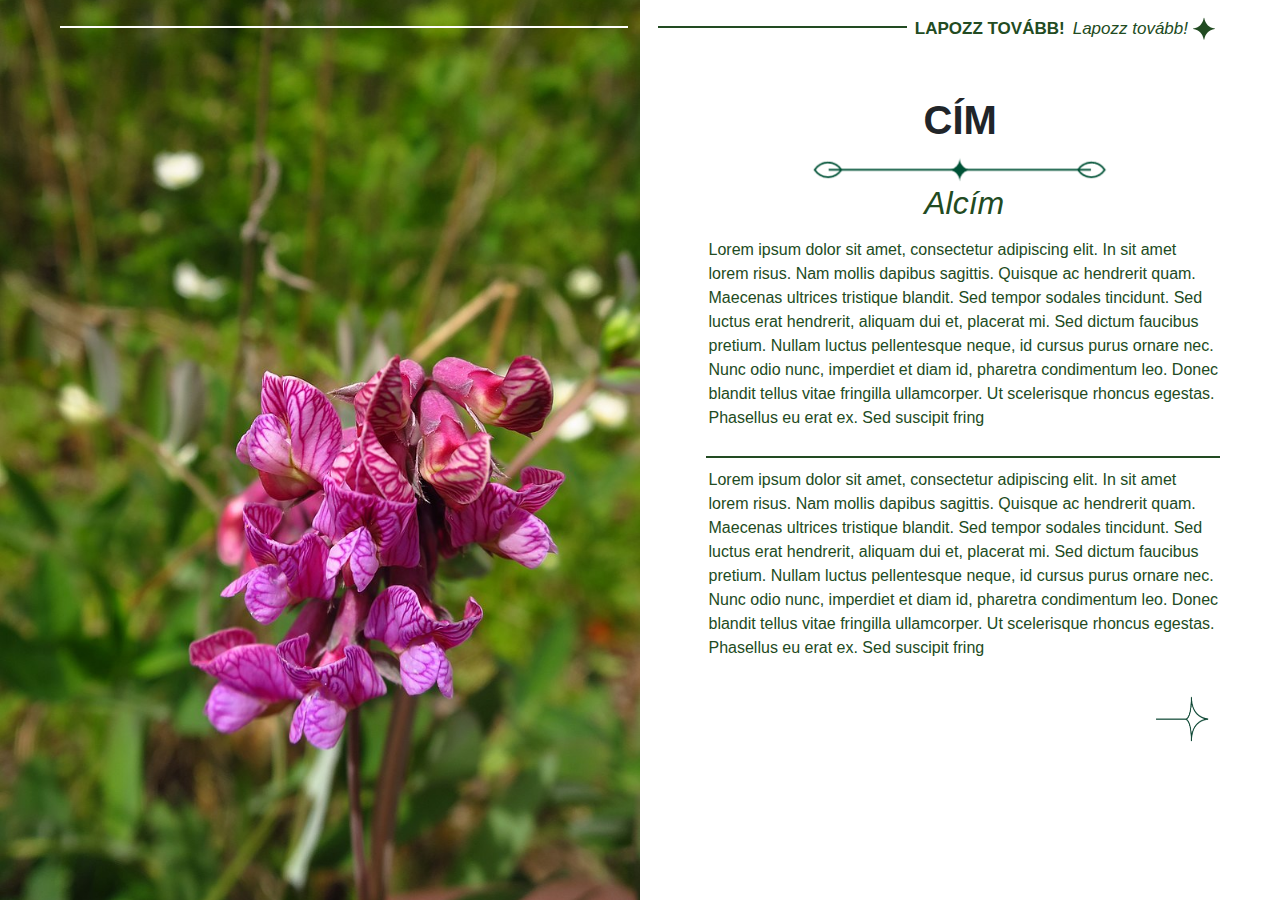
==== aloldal.html @ 20381d79 "aloldal modify" ====
<html lang="hu">
<head>
    <title>A Kaszonyi-hegy növény-és állatvilága</title>
    <link rel="stylesheet" href="css/bootstrap.min.css">
    <link rel="stylesheet" href="plant.css">
    <script src="js/bootstrap.min.js"></script>

    <meta charset="utf8">
</head>
<body style="background: white;">
<div class="container-fluid">
    <div style="height: 100%" class="h-100 row ">
        <div style="background-image: url('images/virag.jpg')" class="bg-picture col border-white border-end border-1">
            <div class="h-100 ps-5 pt-3" ><div class="divider"></div></div>
        </div>
         <div class="col align-items-center">
             <div class="pe-5 pt-3" ><div class="divider-second"><span class="strong-text green-text">Lapozz tovább!</span> <span class="green-text italic">Lapozz tovább!</span> <svg style="height: 32px; width: 32px" xmlns:dc="http://purl.org/dc/elements/1.1/" xmlns:cc="http://creativecommons.org/ns#" xmlns:rdf="http://www.w3.org/1999/02/22-rdf-syntax-ns#" xmlns:svg="http://www.w3.org/2000/svg" xmlns="http://www.w3.org/2000/svg" xmlns:sodipodi="http://sodipodi.sourceforge.net/DTD/sodipodi-0.dtd" xmlns:inkscape="http://www.inkscape.org/namespaces/inkscape" version="1.1" x="0px" y="0px" viewBox="0 0 100 125"><g transform="translate(0,-952.36218)"><path style="text-indent:0;text-transform:none;direction:ltr;block-progression:tb;baseline-shift:baseline;color:#000000;enable-background:accumulate;" d="m 49.99033,959.35226 a 1.0001,1.0001 0 0 0 -0.0072,3e-4 1.0001,1.0001 0 0 0 -0.02687,0.002 1.0001,1.0001 0 0 0 -0.07688,0.006 1.0001,1.0001 0 0 0 -0.87531,0.88781 c -4.4348,22.7695 -17.08385,37.1454 -41.10438,41.12093 a 1.0001,1.0001 0 0 0 -0.88874,0.7769 1.0001,1.0001 0 0 0 -0.0019,0.01 1.0001,1.0001 0 0 0 -0.01469,0.086 1.0001,1.0001 0 0 0 -0.0022,0.023 1.0001,1.0001 0 0 0 -0.005,0.069 1.0001,1.0001 0 0 0 0,0.046 1.0001,1.0001 0 0 0 0.0013,0.049 1.0001,1.0001 0 0 0 0.0072,0.069 1.0001,1.0001 0 0 0 0.0031,0.023 1.0001,1.0001 0 0 0 0.01875,0.092 1.0001,1.0001 0 0 0 0.89062,0.7519 c 24.01059,3.9768 36.65696,18.3476 41.09344,41.1072 a 1.0001,1.0001 0 0 0 0.89938,0.9025 1.0001,1.0001 0 0 0 0.0084,0 1.0001,1.0001 0 0 0 0.0019,0 1.0001,1.0001 0 0 0 0.05781,0 1.0001,1.0001 0 0 0 0.04781,0 1.0001,1.0001 0 0 0 0.02094,0 1.0001,1.0001 0 0 0 0.95813,-0.8938 c 4.44453,-22.7691 17.08295,-37.1447 41.10156,-41.1209 a 1.0001,1.0001 0 0 0 0.89156,-0.7772 1.0001,1.0001 0 0 0 0.0019,-0.01 1.0001,1.0001 0 0 0 0.01468,-0.086 1.0001,1.0001 0 0 0 0.0022,-0.023 1.0001,1.0001 0 0 0 0.005,-0.069 1.0001,1.0001 0 0 0 0,-0.046 1.0001,1.0001 0 0 0 -0.0012,-0.049 1.0001,1.0001 0 0 0 -0.0072,-0.069 1.0001,1.0001 0 0 0 -0.0031,-0.023 1.0001,1.0001 0 0 0 -0.01875,-0.092 1.0001,1.0001 0 0 0 -0.88844,-0.7519 C 68.08213,997.38757 55.44496,983.01711 50.99845,960.25637 a 1.0001,1.0001 0 0 0 -0.89938,-0.90219 1.0001,1.0001 0 0 0 -0.0087,-0.001 1.0001,1.0001 0 0 0 -0.0022,0 1.0001,1.0001 0 0 0 -0.0575,-0.002 1.0001,1.0001 0 0 0 -0.04035,-0.002 z" fill="#224b22" fill-opacity="1" fill-rule="evenodd" stroke="none" marker="none" visibility="visible" display="inline" overflow="visible"/></g></svg> </div></div>
             <div class="p-5" >
                     <h1 class="strong-text reen-text text-center"><span class="">CÍM</span></h1>
<img src="images/divider.png" alt="divider" class="mx-auto d-block" style="width: 300px; height: 32px;">
                 <h2 class="green-text text-center mb-3 italic">Alcím</h2>
                 <p class="green-text text-justify">

                     Lorem ipsum dolor sit amet, consectetur adipiscing elit. In sit amet lorem risus. Nam mollis dapibus sagittis. Quisque ac hendrerit quam. Maecenas ultrices tristique blandit. Sed tempor sodales tincidunt. Sed luctus erat hendrerit, aliquam dui et, placerat mi. Sed dictum faucibus pretium. Nullam luctus pellentesque neque, id cursus purus ornare nec. Nunc odio nunc, imperdiet et diam id, pharetra condimentum leo. Donec blandit tellus vitae fringilla ullamcorper. Ut scelerisque rhoncus egestas. Phasellus eu erat ex. Sed suscipit fring</p>
                 <div class="divider-second"></div>
                 <p class="green-text text-justify">
                     Lorem ipsum dolor sit amet, consectetur adipiscing elit. In sit amet lorem risus. Nam mollis dapibus sagittis. Quisque ac hendrerit quam. Maecenas ultrices tristique blandit. Sed tempor sodales tincidunt. Sed luctus erat hendrerit, aliquam dui et, placerat mi. Sed dictum faucibus pretium. Nullam luctus pellentesque neque, id cursus purus ornare nec. Nunc odio nunc, imperdiet et diam id, pharetra condimentum leo. Donec blandit tellus vitae fringilla ullamcorper. Ut scelerisque rhoncus egestas. Phasellus eu erat ex. Sed suscipit fring
                 </p>
                 <img src="images/nyil.png" alt="nyil" style="float: right">
             </div>
        </div>
    </div>
</div>

</body>
</html>
---- plant.css ----
img{
    height: 84px;
    width: 84px;
}

.image-container {
    position: relative;
}



.image{
    position: relative;
    display: inline-block;
    margin: 40px; /* Adjust the margin between images */
}

.bg-picture {
   background-position: center center;
    background-size: cover ;
    background-repeat: no-repeat;;
}

@keyframes scale {
    from {scale: 1;}
    to {scale: 1.4;}
}

img:hover {
    animation-name: scale;
    animation-delay: 2s;
}

/* Vertical Lines */
.image:is(:last-child)::after {
    content: '';
    position: absolute;
    top: 100%;
    left: 50%;
    transform: translateX(-50%);
    width: 1px; /* Adjust the width of the vertical line */
    height: 90px; /* Adjust the height of the vertical line */
    background-color: white; /* Adjust the color of the vertical line */
}
/* Vertical Lines */
.image:is(:first-child)::after {
    content: '';
    position: absolute;
    top: 100%;
    left: 50%;
    transform: translateX(-50%);
    width: 1px; /* Adjust the width of the vertical line */
    height: 90px; /* Adjust the height of the vertical line */
    background-color: white; /* Adjust the color of the vertical line */
}


/* Horizontal Lines */
.image:not(:last-child)::before {
    content: '';
    position: absolute;
    top: 50%;
    left: 100%;
    transform: translateY(-50%);
    width: 90px; /* Adjust the width of the horizontal line */
    height: 1px; /* Adjust the height of the horizontal line */
    background-color: white; /* Adjust the color of the horizontal line */
}

/* Rounded Corners for the lines */
.image:not(:last-child)::before,
.image:not(:last-child)::after {
    border-radius: 30px; /* Adjust the border-radius for rounded corners */
}

/* Styles for the images */
.image img {
    display: block;
    width: 64px;
    height: 64px;
    border-radius: 10px;
    border: 2px white;
}

.image-last:not(:nth-child(2)) div {
    display: block;
    min-width: 64px;
    min-height: 64px;
    border-radius: 10px;
    border: 2px white;
}

.image-mid {
    position: relative;
    display: inline-block;
    margin: 40px; /* Adjust the margin between images */
}

/* Vertical Lines */
.image-mid:is(:first-child)::after {
    content: '';
    position: absolute;
    top: 100%;
    left: 50%;
    transform: translateX(-50%);
    width: 1px; /* Adjust the width of the vertical line */
    height: 90px; /* Adjust the height of the vertical line */
    background-color: white; /* Adjust the color of the vertical line */
}




/* Horizontal Lines */
.image-mid:not(:first-child):not(:last-child)::before  {
    content: '';
    position: absolute;
    top: 50%;
    left: 100%;
    transform: translateY(-50%);
    width: 90px; /* Adjust the width of the horizontal line */
    height: 1px; /* Adjust the height of the horizontal line */
    background-color: white; /* Adjust the color of the horizontal line */
}

.image-mid:is(:nth-child(2))::after {
    content: '';
    position: absolute;
    top: 100%;
    left: 50%;
    transform: translateX(-50%);
    width: 1px; /* Adjust the width of the horizontal line */
    height: 90px; /* Adjust the height of the horizontal line */
    background-color: white; /* Adjust the color of the horizontal line */

}
.image-last {
    position: relative;
    display: inline-block;
    /* Adjust the margin between images */
    margin: 2px 40px 0 40px;
}
.image-last:nth-child(2){
    background: #18beb8;
}
a{
    text-decoration: none;
    color:white;
}

.image-last:not(:first-child):not(:last-child)::before  {
    content: '';
    position: absolute;
    top: 50%;
    left: 100%;
    transform: translateY(-50%);
    width: 90px; /* Adjust the width of the horizontal line */
    height: 1px; /* Adjust the height of the horizontal line */
    background-color: white; /* Adjust the color of the horizontal line */
}

/* Rounded Corners for the lines */
.image-mid:not(:last-child)::before,
.image-mid:not(:last-child)::after {
    border-radius: 30px; /* Adjust the border-radius for rounded corners */
}

/* Styles for the images */
.image-mid img {
    display: block;
    width: 64px;
    height: 64px;
    border-radius: 10px;
    border: 2px white;
}



html {

}
body {
    font-family: 'Open Sans', sans-serif;
    font-size:16px;
    background: #18beb8;
}
.split-layout {
    display: flex;
    flex-direction: column;

    @media screen and (min-width: 30em) {
        flex-direction: row;
        align-items: stretch;
    }
}

.split-layout__item  {
    flex: 1;

    @media screen and (min-width: 30em) {

        &:first-child {
            padding: 0;
        }
    }
}



.divider-second {
    font-size: 17px;
    display: flex;
    align-items: start;
    margin-left: 5px;
}

.italic {
    font-style: italic;
}

.green-text {
    color: #224b22;
    margin-left: 8px;
}
.strong-text{
    text-transform: uppercase;
font-weight: bold;
}

.divider-second::before {
    flex: 1;
    content: '';
    padding: 1px;
    background-color: #224b22;
    margin-top: 10px;
    margin-bottom: 10px;
}
.green-border {
    border-color: #224b22;
    border-bottom: solid 2px;

}

.divider-img {

    width: 300px;
    height: 32px;
    align-items: center;

}

.divider {
    font-size: 30px;
    display: flex;
    align-items: center;
}

.divider::before, .divider::after {
    flex: 1;
    content: '';
    padding: 1px;
    background-color: white;
    margin-top: 10px;
}
.line {
    width: 100%;
    height: 128px;
}

.owl {
    width: 64px;
    height: 64px;
}

.wave-line {
    position: relative;
    width: 100%;
    height: 2px; /* Adjust the height of the line */
    background-color: #ffffff; /* Adjust the color of the line */
    margin-top: 50px; /* Adjust the space above the line */
}

.wave-line::before {
    content: '';
    position: absolute;
    top: -10px; /* Adjust the distance of the wave above the line */
    left: 0;
    width: 100%;
    height: 20px; /* Adjust the height of the wave */
    border-radius: 50%;
    background-color: #ffffff; /* Adjust the color of the wave */
    transform: scaleX(2); /* Adjust the width of the wave */

}

.split-layout__divider {
    display: flex;
    flex-direction: row;
    align-items: center;

    @media screen and (min-width: 30em) {
        flex-direction: column;
    }
}

.split-layout__label {

}

.split-layout__rule {
    flex: 1;
    border-style: solid;
    border-color: white;
    border-width: 1px 0 0 0;

    @media screen and (min-width: 30em) {
        border-width: 0 1px 0 0;
    }
}


/*	=DEMO STYLES
--------------------------------------------------------------------*/
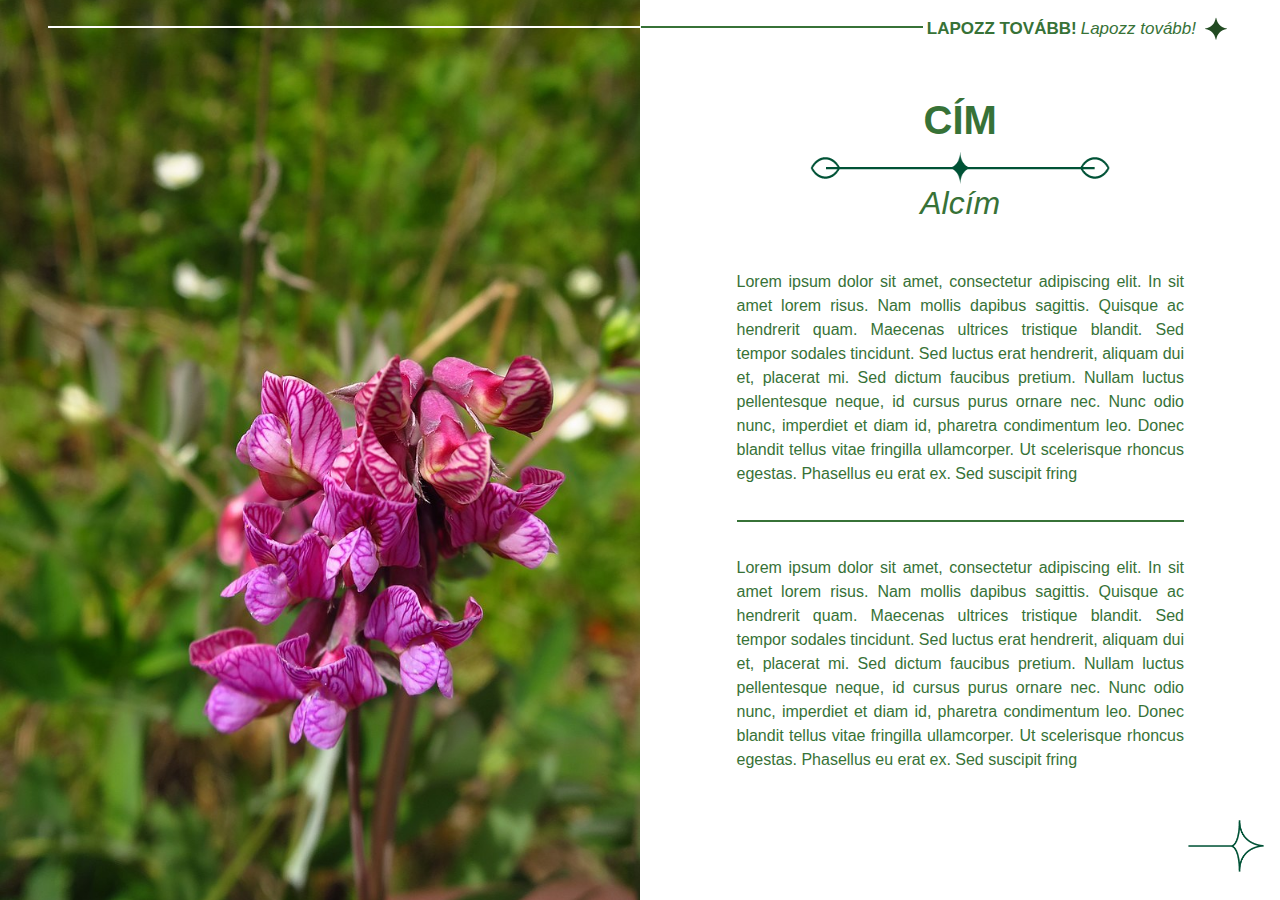
==== commit 78709e9b: "aloldal modify" ====
--- a/aloldal.html
+++ b/aloldal.html
@@ -10,23 +10,24 @@
 <body style="background: white;">
 <div class="container-fluid">
     <div style="height: 100%" class="h-100 row ">
-        <div style="background-image: url('images/virag.jpg')" class="bg-picture col border-white border-end border-1">
+        <div style="background-image: url('images/virag.jpg')" class=" p-0 m-0 bg-picture col border-white border-end border-1">
             <div class="h-100 ps-5 pt-3" ><div class="divider"></div></div>
         </div>
-         <div class="col align-items-center">
-             <div class="pe-5 pt-3" ><div class="divider-second"><span class="strong-text green-text">Lapozz tovább!</span> <span class="green-text italic">Lapozz tovább!</span> <svg style="height: 32px; width: 32px" xmlns:dc="http://purl.org/dc/elements/1.1/" xmlns:cc="http://creativecommons.org/ns#" xmlns:rdf="http://www.w3.org/1999/02/22-rdf-syntax-ns#" xmlns:svg="http://www.w3.org/2000/svg" xmlns="http://www.w3.org/2000/svg" xmlns:sodipodi="http://sodipodi.sourceforge.net/DTD/sodipodi-0.dtd" xmlns:inkscape="http://www.inkscape.org/namespaces/inkscape" version="1.1" x="0px" y="0px" viewBox="0 0 100 125"><g transform="translate(0,-952.36218)"><path style="text-indent:0;text-transform:none;direction:ltr;block-progression:tb;baseline-shift:baseline;color:#000000;enable-background:accumulate;" d="m 49.99033,959.35226 a 1.0001,1.0001 0 0 0 -0.0072,3e-4 1.0001,1.0001 0 0 0 -0.02687,0.002 1.0001,1.0001 0 0 0 -0.07688,0.006 1.0001,1.0001 0 0 0 -0.87531,0.88781 c -4.4348,22.7695 -17.08385,37.1454 -41.10438,41.12093 a 1.0001,1.0001 0 0 0 -0.88874,0.7769 1.0001,1.0001 0 0 0 -0.0019,0.01 1.0001,1.0001 0 0 0 -0.01469,0.086 1.0001,1.0001 0 0 0 -0.0022,0.023 1.0001,1.0001 0 0 0 -0.005,0.069 1.0001,1.0001 0 0 0 0,0.046 1.0001,1.0001 0 0 0 0.0013,0.049 1.0001,1.0001 0 0 0 0.0072,0.069 1.0001,1.0001 0 0 0 0.0031,0.023 1.0001,1.0001 0 0 0 0.01875,0.092 1.0001,1.0001 0 0 0 0.89062,0.7519 c 24.01059,3.9768 36.65696,18.3476 41.09344,41.1072 a 1.0001,1.0001 0 0 0 0.89938,0.9025 1.0001,1.0001 0 0 0 0.0084,0 1.0001,1.0001 0 0 0 0.0019,0 1.0001,1.0001 0 0 0 0.05781,0 1.0001,1.0001 0 0 0 0.04781,0 1.0001,1.0001 0 0 0 0.02094,0 1.0001,1.0001 0 0 0 0.95813,-0.8938 c 4.44453,-22.7691 17.08295,-37.1447 41.10156,-41.1209 a 1.0001,1.0001 0 0 0 0.89156,-0.7772 1.0001,1.0001 0 0 0 0.0019,-0.01 1.0001,1.0001 0 0 0 0.01468,-0.086 1.0001,1.0001 0 0 0 0.0022,-0.023 1.0001,1.0001 0 0 0 0.005,-0.069 1.0001,1.0001 0 0 0 0,-0.046 1.0001,1.0001 0 0 0 -0.0012,-0.049 1.0001,1.0001 0 0 0 -0.0072,-0.069 1.0001,1.0001 0 0 0 -0.0031,-0.023 1.0001,1.0001 0 0 0 -0.01875,-0.092 1.0001,1.0001 0 0 0 -0.88844,-0.7519 C 68.08213,997.38757 55.44496,983.01711 50.99845,960.25637 a 1.0001,1.0001 0 0 0 -0.89938,-0.90219 1.0001,1.0001 0 0 0 -0.0087,-0.001 1.0001,1.0001 0 0 0 -0.0022,0 1.0001,1.0001 0 0 0 -0.0575,-0.002 1.0001,1.0001 0 0 0 -0.04035,-0.002 z" fill="#224b22" fill-opacity="1" fill-rule="evenodd" stroke="none" marker="none" visibility="visible" display="inline" overflow="visible"/></g></svg> </div></div>
-             <div class="p-5" >
-                     <h1 class="strong-text reen-text text-center"><span class="">CÍM</span></h1>
-<img src="images/divider.png" alt="divider" class="mx-auto d-block" style="width: 300px; height: 32px;">
-                 <h2 class="green-text text-center mb-3 italic">Alcím</h2>
-                 <p class="green-text text-justify">
-
+         <div class="h-auto col align-items-center p-0 m-0" >
+             <div class="h-auto pe-5 pt-3" ><div class="divider-second"><span class="strong-text green-text ms-1">Lapozz tovább!</span> <span class="green-text italic ms-1">Lapozz tovább!</span> <svg class="ms-1" style="height: 32px; width: 32px" xmlns:dc="http://purl.org/dc/elements/1.1/" xmlns:cc="http://creativecommons.org/ns#" xmlns:rdf="http://www.w3.org/1999/02/22-rdf-syntax-ns#" xmlns:svg="http://www.w3.org/2000/svg" xmlns="http://www.w3.org/2000/svg" xmlns:sodipodi="http://sodipodi.sourceforge.net/DTD/sodipodi-0.dtd" xmlns:inkscape="http://www.inkscape.org/namespaces/inkscape" version="1.1" x="0px" y="0px" viewBox="0 0 100 125"><g transform="translate(0,-952.36218)"><path style="text-indent:0;text-transform:none;direction:ltr;block-progression:tb;baseline-shift:baseline;color:#000000;enable-background:accumulate;" d="m 49.99033,959.35226 a 1.0001,1.0001 0 0 0 -0.0072,3e-4 1.0001,1.0001 0 0 0 -0.02687,0.002 1.0001,1.0001 0 0 0 -0.07688,0.006 1.0001,1.0001 0 0 0 -0.87531,0.88781 c -4.4348,22.7695 -17.08385,37.1454 -41.10438,41.12093 a 1.0001,1.0001 0 0 0 -0.88874,0.7769 1.0001,1.0001 0 0 0 -0.0019,0.01 1.0001,1.0001 0 0 0 -0.01469,0.086 1.0001,1.0001 0 0 0 -0.0022,0.023 1.0001,1.0001 0 0 0 -0.005,0.069 1.0001,1.0001 0 0 0 0,0.046 1.0001,1.0001 0 0 0 0.0013,0.049 1.0001,1.0001 0 0 0 0.0072,0.069 1.0001,1.0001 0 0 0 0.0031,0.023 1.0001,1.0001 0 0 0 0.01875,0.092 1.0001,1.0001 0 0 0 0.89062,0.7519 c 24.01059,3.9768 36.65696,18.3476 41.09344,41.1072 a 1.0001,1.0001 0 0 0 0.89938,0.9025 1.0001,1.0001 0 0 0 0.0084,0 1.0001,1.0001 0 0 0 0.0019,0 1.0001,1.0001 0 0 0 0.05781,0 1.0001,1.0001 0 0 0 0.04781,0 1.0001,1.0001 0 0 0 0.02094,0 1.0001,1.0001 0 0 0 0.95813,-0.8938 c 4.44453,-22.7691 17.08295,-37.1447 41.10156,-41.1209 a 1.0001,1.0001 0 0 0 0.89156,-0.7772 1.0001,1.0001 0 0 0 0.0019,-0.01 1.0001,1.0001 0 0 0 0.01468,-0.086 1.0001,1.0001 0 0 0 0.0022,-0.023 1.0001,1.0001 0 0 0 0.005,-0.069 1.0001,1.0001 0 0 0 0,-0.046 1.0001,1.0001 0 0 0 -0.0012,-0.049 1.0001,1.0001 0 0 0 -0.0072,-0.069 1.0001,1.0001 0 0 0 -0.0031,-0.023 1.0001,1.0001 0 0 0 -0.01875,-0.092 1.0001,1.0001 0 0 0 -0.88844,-0.7519 C 68.08213,997.38757 55.44496,983.01711 50.99845,960.25637 a 1.0001,1.0001 0 0 0 -0.89938,-0.90219 1.0001,1.0001 0 0 0 -0.0087,-0.001 1.0001,1.0001 0 0 0 -0.0022,0 1.0001,1.0001 0 0 0 -0.0575,-0.002 1.0001,1.0001 0 0 0 -0.04035,-0.002 z" fill="#224b22" fill-opacity="1" fill-rule="evenodd" stroke="none" marker="none" visibility="visible" display="inline" overflow="visible"/></g></svg> </div></div>
+             <div class="h-auto px-5 mt-5 mx-5" >
+                 <h1 class="strong-text green-text text-center"><span class="">CÍM</span></h1>
+                 <img src="images/divider.png" alt="divider" class="mx-auto d-block" style="width: 300px; height: 32px;">
+                 <h2 class="green-text text-center mb-5 italic">Alcím</h2>
+                 <p class="text-justify green-text mb-4">
                      Lorem ipsum dolor sit amet, consectetur adipiscing elit. In sit amet lorem risus. Nam mollis dapibus sagittis. Quisque ac hendrerit quam. Maecenas ultrices tristique blandit. Sed tempor sodales tincidunt. Sed luctus erat hendrerit, aliquam dui et, placerat mi. Sed dictum faucibus pretium. Nullam luctus pellentesque neque, id cursus purus ornare nec. Nunc odio nunc, imperdiet et diam id, pharetra condimentum leo. Donec blandit tellus vitae fringilla ullamcorper. Ut scelerisque rhoncus egestas. Phasellus eu erat ex. Sed suscipit fring</p>
-                 <div class="divider-second"></div>
-                 <p class="green-text text-justify">
+                 <div class="divider-second mb-4"></div>
+                 <p class="text-justify green-text">
                      Lorem ipsum dolor sit amet, consectetur adipiscing elit. In sit amet lorem risus. Nam mollis dapibus sagittis. Quisque ac hendrerit quam. Maecenas ultrices tristique blandit. Sed tempor sodales tincidunt. Sed luctus erat hendrerit, aliquam dui et, placerat mi. Sed dictum faucibus pretium. Nullam luctus pellentesque neque, id cursus purus ornare nec. Nunc odio nunc, imperdiet et diam id, pharetra condimentum leo. Donec blandit tellus vitae fringilla ullamcorper. Ut scelerisque rhoncus egestas. Phasellus eu erat ex. Sed suscipit fring
                  </p>
-                 <img src="images/nyil.png" alt="nyil" style="float: right">
+             </div>
+             <div class="float-end" style="position:relative; width: 100%; height: 100px">
+                 <img src="images/nyil.png" alt="nyil" class="p-3" style="float: right; width: 108px; height: 84px; position: absolute; bottom: 0; right: 0">
              </div>
         </div>
     </div>
--- a/plant.css
+++ b/plant.css
@@ -211,7 +211,6 @@
     font-size: 17px;
     display: flex;
     align-items: start;
-    margin-left: 5px;
 }
 
 .italic {
@@ -219,8 +218,8 @@
 }
 
 .green-text {
-    color: #224b22;
-    margin-left: 8px;
+    color: #377237;
+    text-align: justify;
 }
 .strong-text{
     text-transform: uppercase;
@@ -231,12 +230,12 @@
     flex: 1;
     content: '';
     padding: 1px;
-    background-color: #224b22;
+    background-color: #377237;
     margin-top: 10px;
     margin-bottom: 10px;
 }
 .green-border {
-    border-color: #224b22;
+    border-color: #377237;
     border-bottom: solid 2px;
 
 }
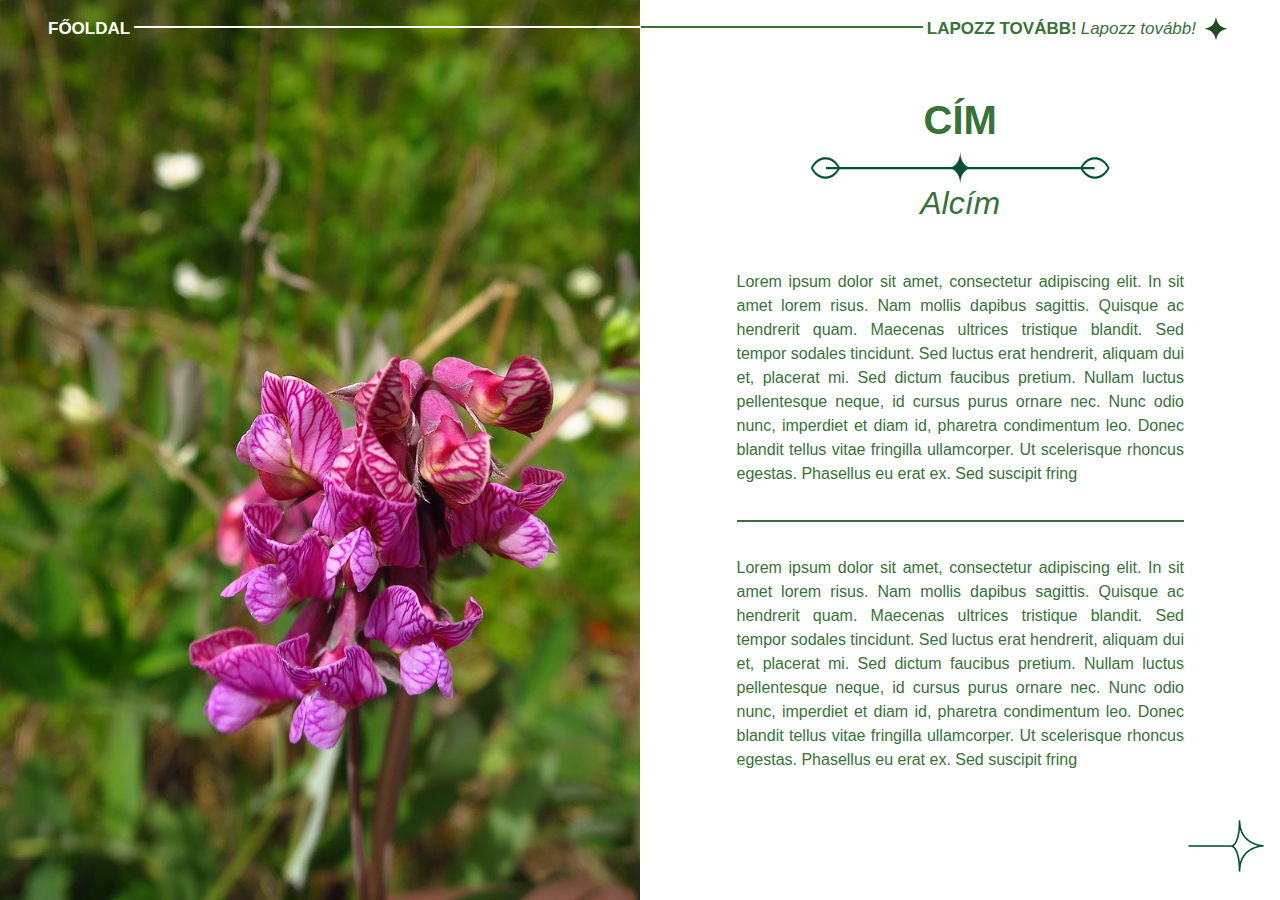
==== commit 24fb1fd5: "aloldal modify" ====
--- a/aloldal.html
+++ b/aloldal.html
@@ -11,7 +11,7 @@
 <div class="container-fluid">
     <div style="height: 100%" class="h-100 row ">
         <div style="background-image: url('images/virag.jpg')" class=" p-0 m-0 bg-picture col border-white border-end border-1">
-            <div class="h-100 ps-5 pt-3" ><div class="divider"></div></div>
+            <div class="ps-5 pt-3" ><div class="divider"><span class="text-white text-uppercase fw-bold pe-1">Főoldal</span></div></div>
         </div>
          <div class="h-auto col align-items-center p-0 m-0" >
              <div class="h-auto pe-5 pt-3" ><div class="divider-second"><span class="strong-text green-text ms-1">Lapozz tovább!</span> <span class="green-text italic ms-1">Lapozz tovább!</span> <svg class="ms-1" style="height: 32px; width: 32px" xmlns:dc="http://purl.org/dc/elements/1.1/" xmlns:cc="http://creativecommons.org/ns#" xmlns:rdf="http://www.w3.org/1999/02/22-rdf-syntax-ns#" xmlns:svg="http://www.w3.org/2000/svg" xmlns="http://www.w3.org/2000/svg" xmlns:sodipodi="http://sodipodi.sourceforge.net/DTD/sodipodi-0.dtd" xmlns:inkscape="http://www.inkscape.org/namespaces/inkscape" version="1.1" x="0px" y="0px" viewBox="0 0 100 125"><g transform="translate(0,-952.36218)"><path style="text-indent:0;text-transform:none;direction:ltr;block-progression:tb;baseline-shift:baseline;color:#000000;enable-background:accumulate;" d="m 49.99033,959.35226 a 1.0001,1.0001 0 0 0 -0.0072,3e-4 1.0001,1.0001 0 0 0 -0.02687,0.002 1.0001,1.0001 0 0 0 -0.07688,0.006 1.0001,1.0001 0 0 0 -0.87531,0.88781 c -4.4348,22.7695 -17.08385,37.1454 -41.10438,41.12093 a 1.0001,1.0001 0 0 0 -0.88874,0.7769 1.0001,1.0001 0 0 0 -0.0019,0.01 1.0001,1.0001 0 0 0 -0.01469,0.086 1.0001,1.0001 0 0 0 -0.0022,0.023 1.0001,1.0001 0 0 0 -0.005,0.069 1.0001,1.0001 0 0 0 0,0.046 1.0001,1.0001 0 0 0 0.0013,0.049 1.0001,1.0001 0 0 0 0.0072,0.069 1.0001,1.0001 0 0 0 0.0031,0.023 1.0001,1.0001 0 0 0 0.01875,0.092 1.0001,1.0001 0 0 0 0.89062,0.7519 c 24.01059,3.9768 36.65696,18.3476 41.09344,41.1072 a 1.0001,1.0001 0 0 0 0.89938,0.9025 1.0001,1.0001 0 0 0 0.0084,0 1.0001,1.0001 0 0 0 0.0019,0 1.0001,1.0001 0 0 0 0.05781,0 1.0001,1.0001 0 0 0 0.04781,0 1.0001,1.0001 0 0 0 0.02094,0 1.0001,1.0001 0 0 0 0.95813,-0.8938 c 4.44453,-22.7691 17.08295,-37.1447 41.10156,-41.1209 a 1.0001,1.0001 0 0 0 0.89156,-0.7772 1.0001,1.0001 0 0 0 0.0019,-0.01 1.0001,1.0001 0 0 0 0.01468,-0.086 1.0001,1.0001 0 0 0 0.0022,-0.023 1.0001,1.0001 0 0 0 0.005,-0.069 1.0001,1.0001 0 0 0 0,-0.046 1.0001,1.0001 0 0 0 -0.0012,-0.049 1.0001,1.0001 0 0 0 -0.0072,-0.069 1.0001,1.0001 0 0 0 -0.0031,-0.023 1.0001,1.0001 0 0 0 -0.01875,-0.092 1.0001,1.0001 0 0 0 -0.88844,-0.7519 C 68.08213,997.38757 55.44496,983.01711 50.99845,960.25637 a 1.0001,1.0001 0 0 0 -0.89938,-0.90219 1.0001,1.0001 0 0 0 -0.0087,-0.001 1.0001,1.0001 0 0 0 -0.0022,0 1.0001,1.0001 0 0 0 -0.0575,-0.002 1.0001,1.0001 0 0 0 -0.04035,-0.002 z" fill="#224b22" fill-opacity="1" fill-rule="evenodd" stroke="none" marker="none" visibility="visible" display="inline" overflow="visible"/></g></svg> </div></div>
--- a/plant.css
+++ b/plant.css
@@ -249,12 +249,12 @@
 }
 
 .divider {
-    font-size: 30px;
+    font-size: 17px;
     display: flex;
-    align-items: center;
-}
-
-.divider::before, .divider::after {
+    align-items: start;
+}
+
+.divider::after {
     flex: 1;
     content: '';
     padding: 1px;
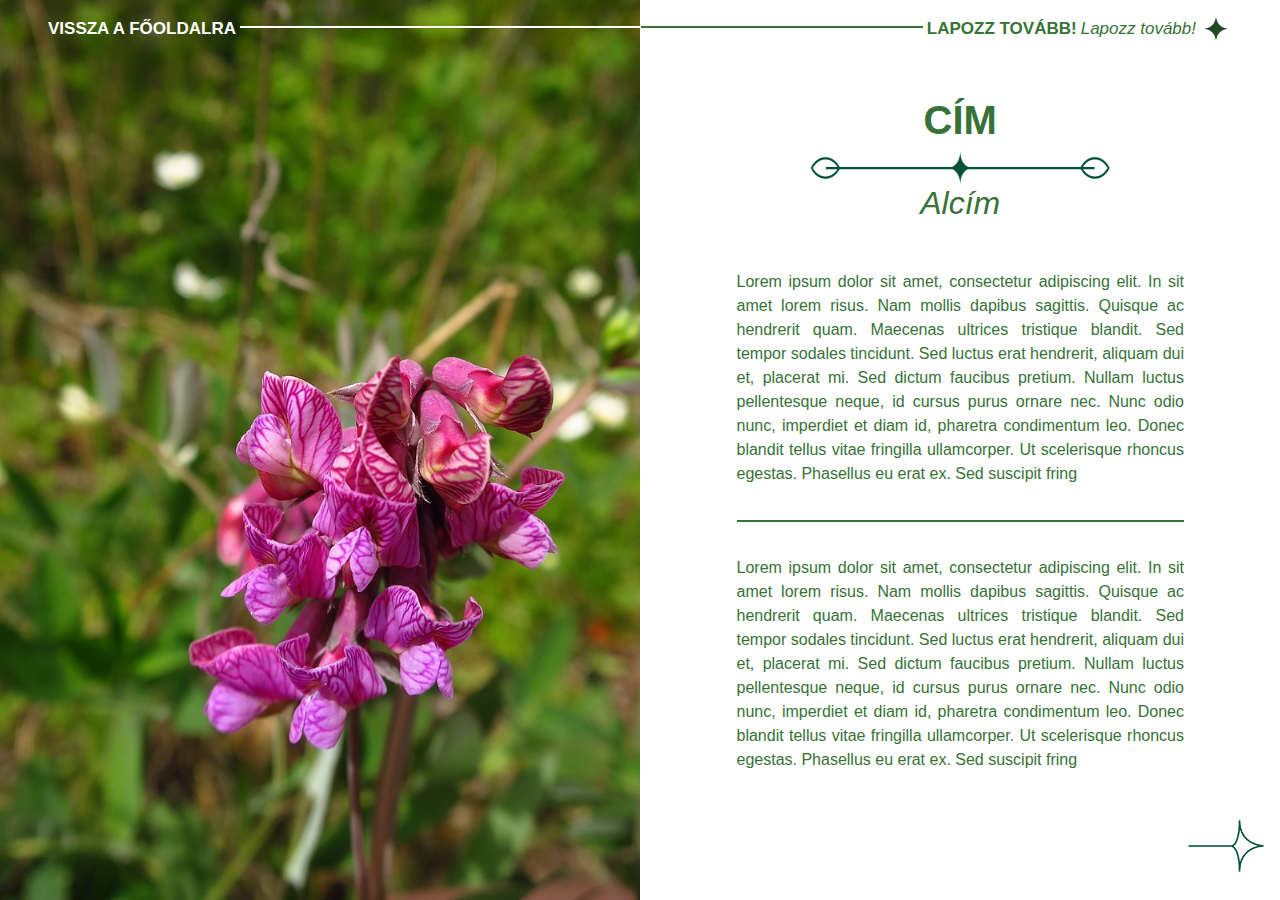
==== commit 6863f00c: "aloldal modify" ====
--- a/aloldal.html
+++ b/aloldal.html
@@ -11,7 +11,7 @@
 <div class="container-fluid">
     <div style="height: 100%" class="h-100 row ">
         <div style="background-image: url('images/virag.jpg')" class=" p-0 m-0 bg-picture col border-white border-end border-1">
-            <div class="ps-5 pt-3" ><div class="divider"><span class="text-white text-uppercase fw-bold pe-1">Főoldal</span></div></div>
+            <div class="ps-5 pt-3" ><div class="divider"><span class="text-white text-uppercase fw-bold pe-1">Vissza a főoldalra</span></div></div>
         </div>
          <div class="h-auto col align-items-center p-0 m-0" >
              <div class="h-auto pe-5 pt-3" ><div class="divider-second"><span class="strong-text green-text ms-1">Lapozz tovább!</span> <span class="green-text italic ms-1">Lapozz tovább!</span> <svg class="ms-1" style="height: 32px; width: 32px" xmlns:dc="http://purl.org/dc/elements/1.1/" xmlns:cc="http://creativecommons.org/ns#" xmlns:rdf="http://www.w3.org/1999/02/22-rdf-syntax-ns#" xmlns:svg="http://www.w3.org/2000/svg" xmlns="http://www.w3.org/2000/svg" xmlns:sodipodi="http://sodipodi.sourceforge.net/DTD/sodipodi-0.dtd" xmlns:inkscape="http://www.inkscape.org/namespaces/inkscape" version="1.1" x="0px" y="0px" viewBox="0 0 100 125"><g transform="translate(0,-952.36218)"><path style="text-indent:0;text-transform:none;direction:ltr;block-progression:tb;baseline-shift:baseline;color:#000000;enable-background:accumulate;" d="m 49.99033,959.35226 a 1.0001,1.0001 0 0 0 -0.0072,3e-4 1.0001,1.0001 0 0 0 -0.02687,0.002 1.0001,1.0001 0 0 0 -0.07688,0.006 1.0001,1.0001 0 0 0 -0.87531,0.88781 c -4.4348,22.7695 -17.08385,37.1454 -41.10438,41.12093 a 1.0001,1.0001 0 0 0 -0.88874,0.7769 1.0001,1.0001 0 0 0 -0.0019,0.01 1.0001,1.0001 0 0 0 -0.01469,0.086 1.0001,1.0001 0 0 0 -0.0022,0.023 1.0001,1.0001 0 0 0 -0.005,0.069 1.0001,1.0001 0 0 0 0,0.046 1.0001,1.0001 0 0 0 0.0013,0.049 1.0001,1.0001 0 0 0 0.0072,0.069 1.0001,1.0001 0 0 0 0.0031,0.023 1.0001,1.0001 0 0 0 0.01875,0.092 1.0001,1.0001 0 0 0 0.89062,0.7519 c 24.01059,3.9768 36.65696,18.3476 41.09344,41.1072 a 1.0001,1.0001 0 0 0 0.89938,0.9025 1.0001,1.0001 0 0 0 0.0084,0 1.0001,1.0001 0 0 0 0.0019,0 1.0001,1.0001 0 0 0 0.05781,0 1.0001,1.0001 0 0 0 0.04781,0 1.0001,1.0001 0 0 0 0.02094,0 1.0001,1.0001 0 0 0 0.95813,-0.8938 c 4.44453,-22.7691 17.08295,-37.1447 41.10156,-41.1209 a 1.0001,1.0001 0 0 0 0.89156,-0.7772 1.0001,1.0001 0 0 0 0.0019,-0.01 1.0001,1.0001 0 0 0 0.01468,-0.086 1.0001,1.0001 0 0 0 0.0022,-0.023 1.0001,1.0001 0 0 0 0.005,-0.069 1.0001,1.0001 0 0 0 0,-0.046 1.0001,1.0001 0 0 0 -0.0012,-0.049 1.0001,1.0001 0 0 0 -0.0072,-0.069 1.0001,1.0001 0 0 0 -0.0031,-0.023 1.0001,1.0001 0 0 0 -0.01875,-0.092 1.0001,1.0001 0 0 0 -0.88844,-0.7519 C 68.08213,997.38757 55.44496,983.01711 50.99845,960.25637 a 1.0001,1.0001 0 0 0 -0.89938,-0.90219 1.0001,1.0001 0 0 0 -0.0087,-0.001 1.0001,1.0001 0 0 0 -0.0022,0 1.0001,1.0001 0 0 0 -0.0575,-0.002 1.0001,1.0001 0 0 0 -0.04035,-0.002 z" fill="#224b22" fill-opacity="1" fill-rule="evenodd" stroke="none" marker="none" visibility="visible" display="inline" overflow="visible"/></g></svg> </div></div>
